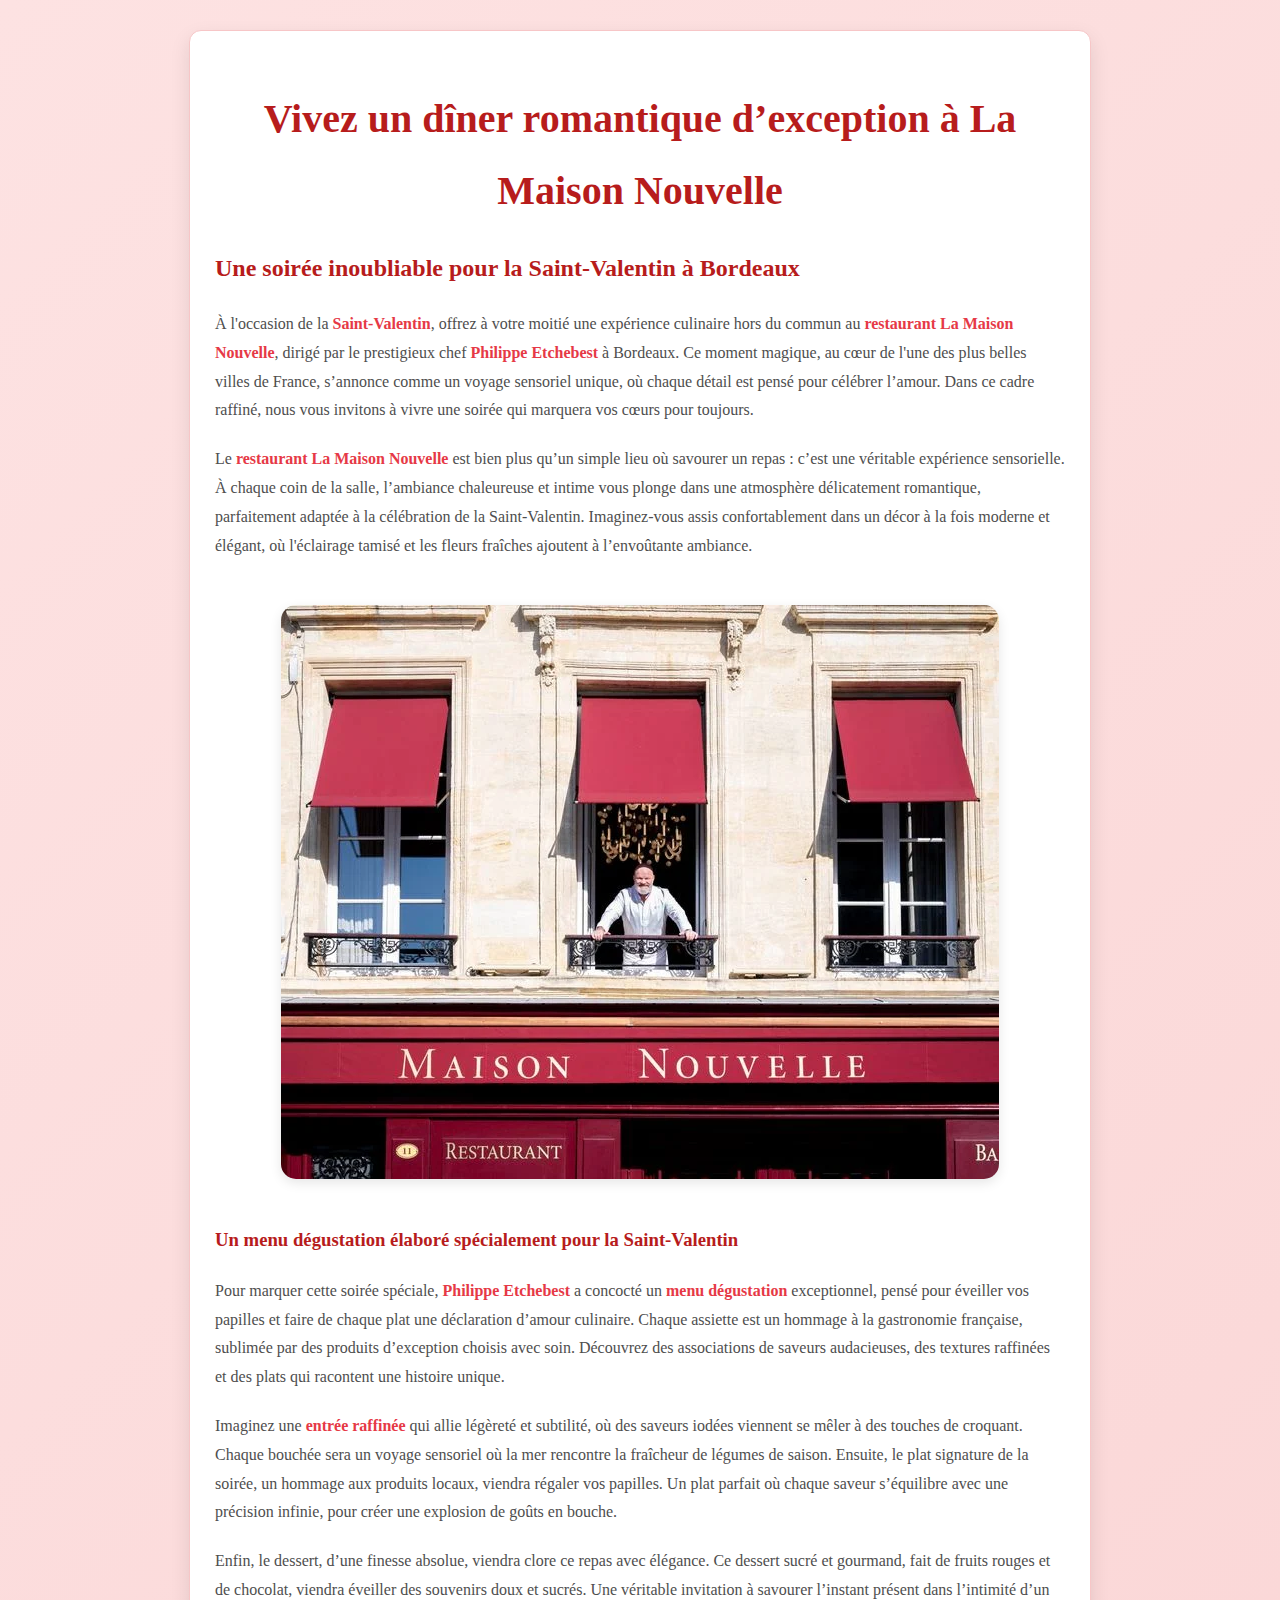
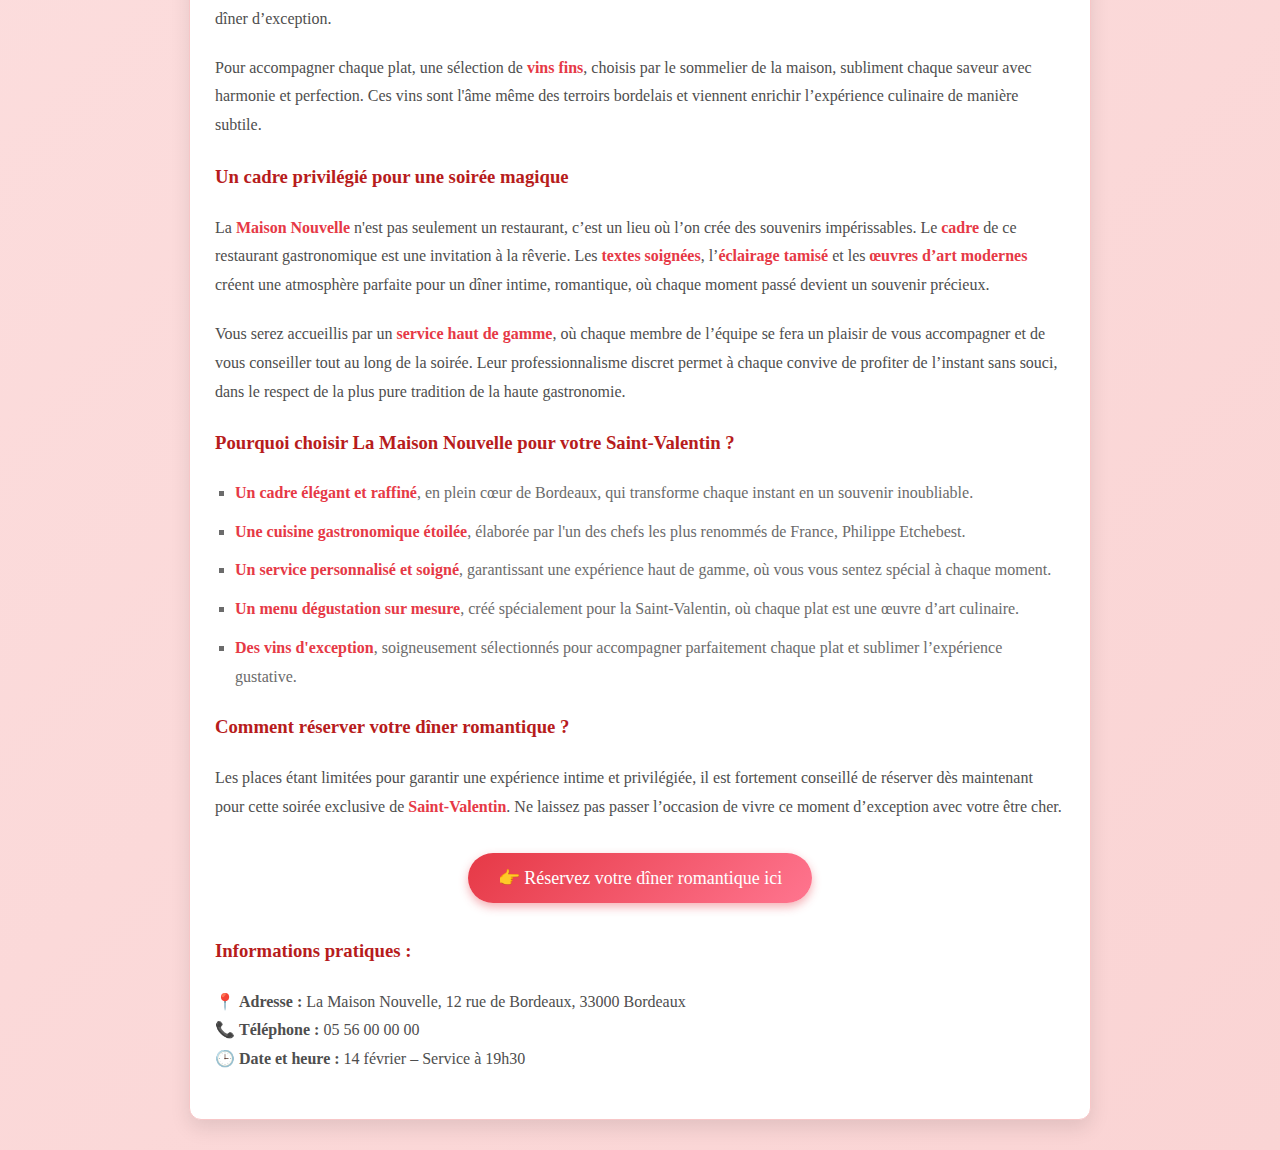
==== tp/index.html @ 4db1a075 "Push v1" ====
<!DOCTYPE html>
<html lang="fr">
<head>
  <meta charset="UTF-8">
  <meta name="viewport" content="width=device-width, initial-scale=1.0">
  <meta name="description" content="Vivez un dîner romantique de Saint-Valentin à La Maison Nouvelle, restaurant de Philippe Etchebest à Bordeaux. Une expérience gastronomique unique.">
  <title>Dîner Saint-Valentin - La Maison Nouvelle</title>
  <link rel="stylesheet" href="styles.css">
</head>
<body>

<div class="container">
  <h1>Vivez un dîner romantique d’exception à La Maison Nouvelle</h1>
  <h2>Une soirée inoubliable pour la Saint-Valentin à Bordeaux</h2>
  <p>
    À l'occasion de la <span class="highlight">Saint-Valentin</span>, offrez à votre moitié une expérience culinaire hors du commun au <span class="highlight">restaurant La Maison Nouvelle</span>, dirigé par le prestigieux chef <span class="highlight">Philippe Etchebest</span> à Bordeaux. Ce moment magique, au cœur de l'une des plus belles villes de France, s’annonce comme un voyage sensoriel unique, où chaque détail est pensé pour célébrer l’amour. Dans ce cadre raffiné, nous vous invitons à vivre une soirée qui marquera vos cœurs pour toujours.
  </p>
  <p>
    Le <span class="highlight">restaurant La Maison Nouvelle</span> est bien plus qu’un simple lieu où savourer un repas : c’est une véritable expérience sensorielle. À chaque coin de la salle, l’ambiance chaleureuse et intime vous plonge dans une atmosphère délicatement romantique, parfaitement adaptée à la célébration de la Saint-Valentin. Imaginez-vous assis confortablement dans un décor à la fois moderne et élégant, où l'éclairage tamisé et les fleurs fraîches ajoutent à l’envoûtante ambiance.
  </p>
  <article>
    <img src="image(bah-ouais-tu-tattendais-a-quoi).webp" alt="Dîner romantique à La Maison Nouvelle">
</article>
  
  <h3>Un menu dégustation élaboré spécialement pour la Saint-Valentin</h3>
  <p>
    Pour marquer cette soirée spéciale, <span class="highlight">Philippe Etchebest</span> a concocté un <span class="highlight">menu dégustation</span> exceptionnel, pensé pour éveiller vos papilles et faire de chaque plat une déclaration d’amour culinaire. Chaque assiette est un hommage à la gastronomie française, sublimée par des produits d’exception choisis avec soin. Découvrez des associations de saveurs audacieuses, des textures raffinées et des plats qui racontent une histoire unique.
  </p>
  <p>
    Imaginez une <span class="highlight">entrée raffinée</span> qui allie légèreté et subtilité, où des saveurs iodées viennent se mêler à des touches de croquant. Chaque bouchée sera un voyage sensoriel où la mer rencontre la fraîcheur de légumes de saison. Ensuite, le plat signature de la soirée, un hommage aux produits locaux, viendra régaler vos papilles. Un plat parfait où chaque saveur s’équilibre avec une précision infinie, pour créer une explosion de goûts en bouche.
  </p>
  <p>
    Enfin, le dessert, d’une finesse absolue, viendra clore ce repas avec élégance. Ce dessert sucré et gourmand, fait de fruits rouges et de chocolat, viendra éveiller des souvenirs doux et sucrés. Une véritable invitation à savourer l’instant présent dans l’intimité d’un dîner d’exception.
  </p>
  <p>
    Pour accompagner chaque plat, une sélection de <span class="highlight">vins fins</span>, choisis par le sommelier de la maison, subliment chaque saveur avec harmonie et perfection. Ces vins sont l'âme même des terroirs bordelais et viennent enrichir l’expérience culinaire de manière subtile.
  </p>
  
  <h3>Un cadre privilégié pour une soirée magique</h3>
  <p>
    La <span class="highlight">Maison Nouvelle</span> n'est pas seulement un restaurant, c’est un lieu où l’on crée des souvenirs impérissables. Le <span class="highlight">cadre</span> de ce restaurant gastronomique est une invitation à la rêverie. Les <span class="highlight">textes soignées</span>, l’<span class="highlight">éclairage tamisé</span> et les <span class="highlight">œuvres d’art modernes</span> créent une atmosphère parfaite pour un dîner intime, romantique, où chaque moment passé devient un souvenir précieux.
  </p>
  <p>
    Vous serez accueillis par un <span class="highlight">service haut de gamme</span>, où chaque membre de l’équipe se fera un plaisir de vous accompagner et de vous conseiller tout au long de la soirée. Leur professionnalisme discret permet à chaque convive de profiter de l’instant sans souci, dans le respect de la plus pure tradition de la haute gastronomie.
  </p>

  <h3>Pourquoi choisir La Maison Nouvelle pour votre Saint-Valentin ?</h3>
  <ul>
    <li><span class="highlight">Un cadre élégant et raffiné</span>, en plein cœur de Bordeaux, qui transforme chaque instant en un souvenir inoubliable.</li>
    <li><span class="highlight">Une cuisine gastronomique étoilée</span>, élaborée par l'un des chefs les plus renommés de France, Philippe Etchebest.</li>
    <li><span class="highlight">Un service personnalisé et soigné</span>, garantissant une expérience haut de gamme, où vous vous sentez spécial à chaque moment.</li>
    <li><span class="highlight">Un menu dégustation sur mesure</span>, créé spécialement pour la Saint-Valentin, où chaque plat est une œuvre d’art culinaire.</li>
    <li><span class="highlight">Des vins d'exception</span>, soigneusement sélectionnés pour accompagner parfaitement chaque plat et sublimer l’expérience gustative.</li>
  </ul>
  
  <h3>Comment réserver votre dîner romantique ?</h3>
  <p>
    Les places étant limitées pour garantir une expérience intime et privilégiée, il est fortement conseillé de réserver dès maintenant pour cette soirée exclusive de <span class="highlight">Saint-Valentin</span>. Ne laissez pas passer l’occasion de vivre ce moment d’exception avec votre être cher.
  </p>
  
  <div class="cta">
    <a href="#">👉 Réservez votre dîner romantique ici</a>
  </div>

  <h3>Informations pratiques :</h3>
  <p>
    📍 <strong>Adresse :</strong> La Maison Nouvelle, 12 rue de Bordeaux, 33000 Bordeaux <br>
    📞 <strong>Téléphone :</strong> 05 56 00 00 00 <br>
    🕒 <strong>Date et heure :</strong> 14 février – Service à 19h30
  </p>
</div>

</body>
</html>
---- tp/styles.css ----
body {
      font-family: 'Georgia', serif;
      background: linear-gradient(135deg, #fde2e2, #fad4d4);
      color: #4e4e4e;
      line-height: 1.8;
      margin: 0;
      padding: 0;
    }
    
    .container {
      max-width: 850px;
      margin: 30px auto;
      padding: 25px;
      background: #fff;
      box-shadow: 0 8px 20px rgba(0, 0, 0, 0.1);
      border-radius: 12px;
      border: 1px solid #f7c6c7;
      overflow: hidden;
      transition: transform 0.3s ease, box-shadow 0.3s ease;
    }
    
    .container:hover {
      transform: translateY(-5px);
      box-shadow: 0 12px 24px rgba(0, 0, 0, 0.2);
    }
    
    h1, h2, h3 {
      color: #b71c1c;
      font-family: 'Playfair Display', serif;
    }
    
    h1 {
      text-align: center;
      font-size: 2.5rem;
      margin-bottom: 20px;
    }
    
    p {
      margin: 20px 0;
    }
    
    .highlight {
      font-weight: bold;
      color: #e63946;
    }
    
    .cta {
      display: block;
      text-align: center;
      margin: 40px 0;
    }
    
    .cta a {
      background: linear-gradient(135deg, #e63946, #ff758f);
      color: white;
      padding: 15px 30px;
      text-decoration: none;
      font-size: 18px;
      border-radius: 50px;
      transition: background 0.4s ease, transform 0.2s ease;
      box-shadow: 0 4px 10px rgba(230, 57, 70, 0.4);
    }
    
    .cta a:hover {
      background: linear-gradient(135deg, #ff758f, #e63946);
      transform: scale(1.05);
    }
    
    img {
      max-width: 100%;
      border-radius: 15px;
      margin: 25px 0;
      box-shadow: 0 4px 12px rgba(0, 0, 0, 0.1);
      transition: transform 0.3s ease;
    }
    
    img:hover {
      transform: scale(1.02);
    }
    
    ul {
      padding-left: 20px;
      list-style: square;
    }
    
    ul li {
      margin: 10px 0;
      color: #6b6b6b;
    }
    article{
      display: flex;
      justify-content: center;
    }
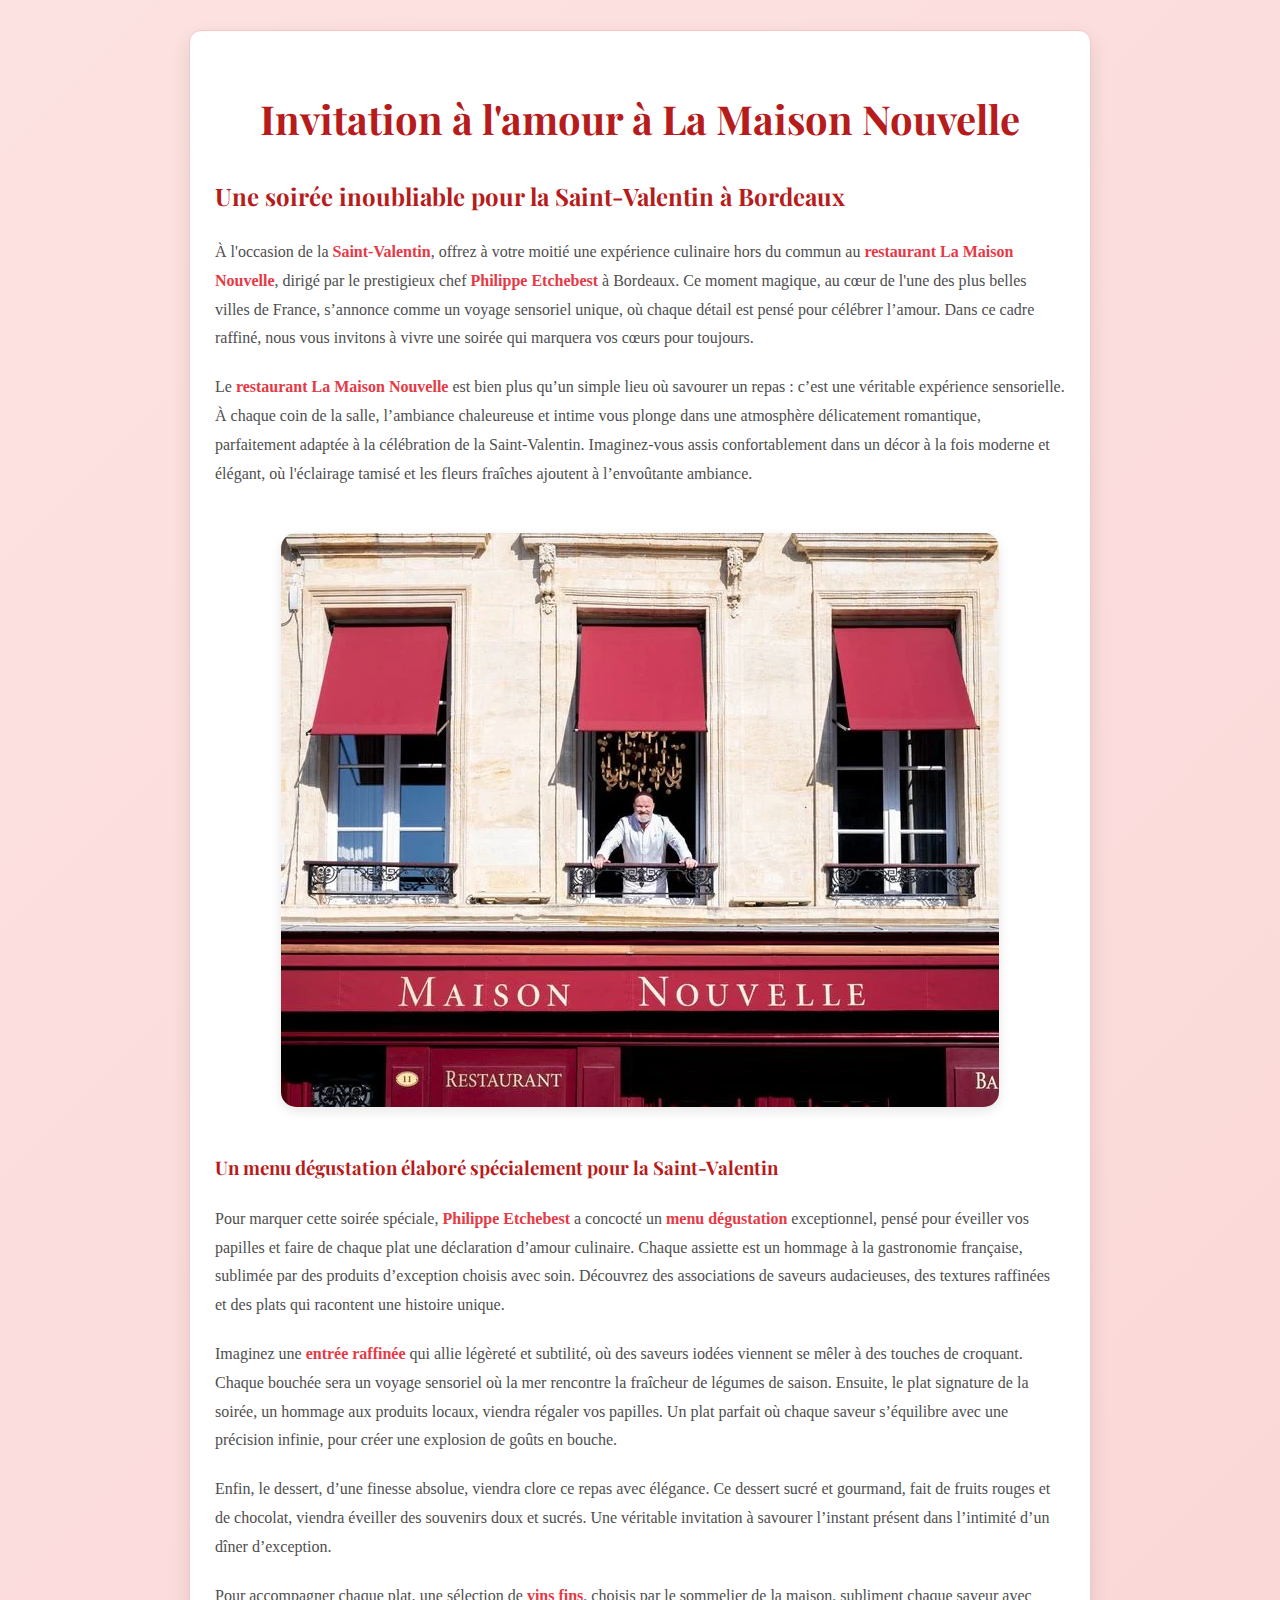
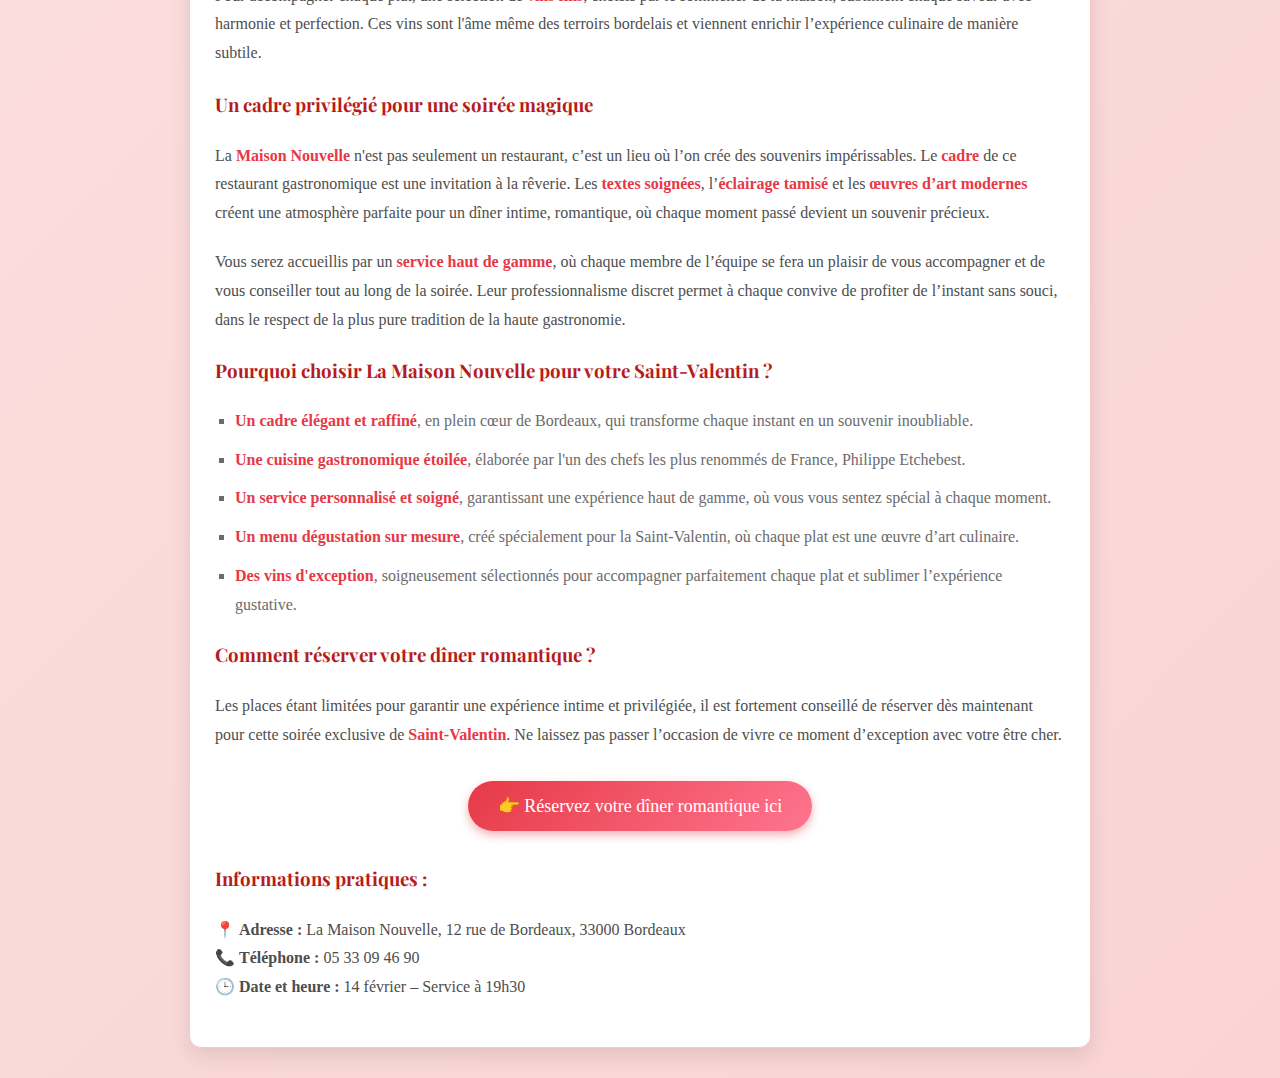
==== commit e3364696: "Push to push" ====
--- a/tp/index.html
+++ b/tp/index.html
@@ -3,14 +3,14 @@
 <head>
   <meta charset="UTF-8">
   <meta name="viewport" content="width=device-width, initial-scale=1.0">
-  <meta name="description" content="Vivez un dîner romantique de Saint-Valentin à La Maison Nouvelle, restaurant de Philippe Etchebest à Bordeaux. Une expérience gastronomique unique.">
+  <meta name="description" content="invitation à l'amour à La Maison Nouvelle, restaurant de Philippe Etchebest à Bordeaux. Une expérience gastronomique unique.">
   <title>Dîner Saint-Valentin - La Maison Nouvelle</title>
   <link rel="stylesheet" href="styles.css">
 </head>
 <body>
 
 <div class="container">
-  <h1>Vivez un dîner romantique d’exception à La Maison Nouvelle</h1>
+  <h1>Invitation à l'amour à La Maison Nouvelle</h1>
   <h2>Une soirée inoubliable pour la Saint-Valentin à Bordeaux</h2>
   <p>
     À l'occasion de la <span class="highlight">Saint-Valentin</span>, offrez à votre moitié une expérience culinaire hors du commun au <span class="highlight">restaurant La Maison Nouvelle</span>, dirigé par le prestigieux chef <span class="highlight">Philippe Etchebest</span> à Bordeaux. Ce moment magique, au cœur de l'une des plus belles villes de France, s’annonce comme un voyage sensoriel unique, où chaque détail est pensé pour célébrer l’amour. Dans ce cadre raffiné, nous vous invitons à vivre une soirée qui marquera vos cœurs pour toujours.
@@ -59,13 +59,13 @@
   </p>
   
   <div class="cta">
-    <a href="#">👉 Réservez votre dîner romantique ici</a>
+    <a href="https://bookings.zenchef.com/results?rid=356612&pid=1001" target="_blank">👉 Réservez votre dîner romantique ici</a>
   </div>
 
   <h3>Informations pratiques :</h3>
   <p>
     📍 <strong>Adresse :</strong> La Maison Nouvelle, 12 rue de Bordeaux, 33000 Bordeaux <br>
-    📞 <strong>Téléphone :</strong> 05 56 00 00 00 <br>
+    📞 <strong>Téléphone :</strong> 05 33 09 46 90 <br>
     🕒 <strong>Date et heure :</strong> 14 février – Service à 19h30
   </p>
 </div>
--- a/tp/styles.css
+++ b/tp/styles.css
@@ -1,3 +1,5 @@
+@import url('https://fonts.googleapis.com/css2?family=Playfair+Display:wght@400;700&family=Open+Sans:wght@300;400;600&display=swap');
+    
     body {
       font-family: 'Georgia', serif;
       background: linear-gradient(135deg, #fde2e2, #fad4d4);
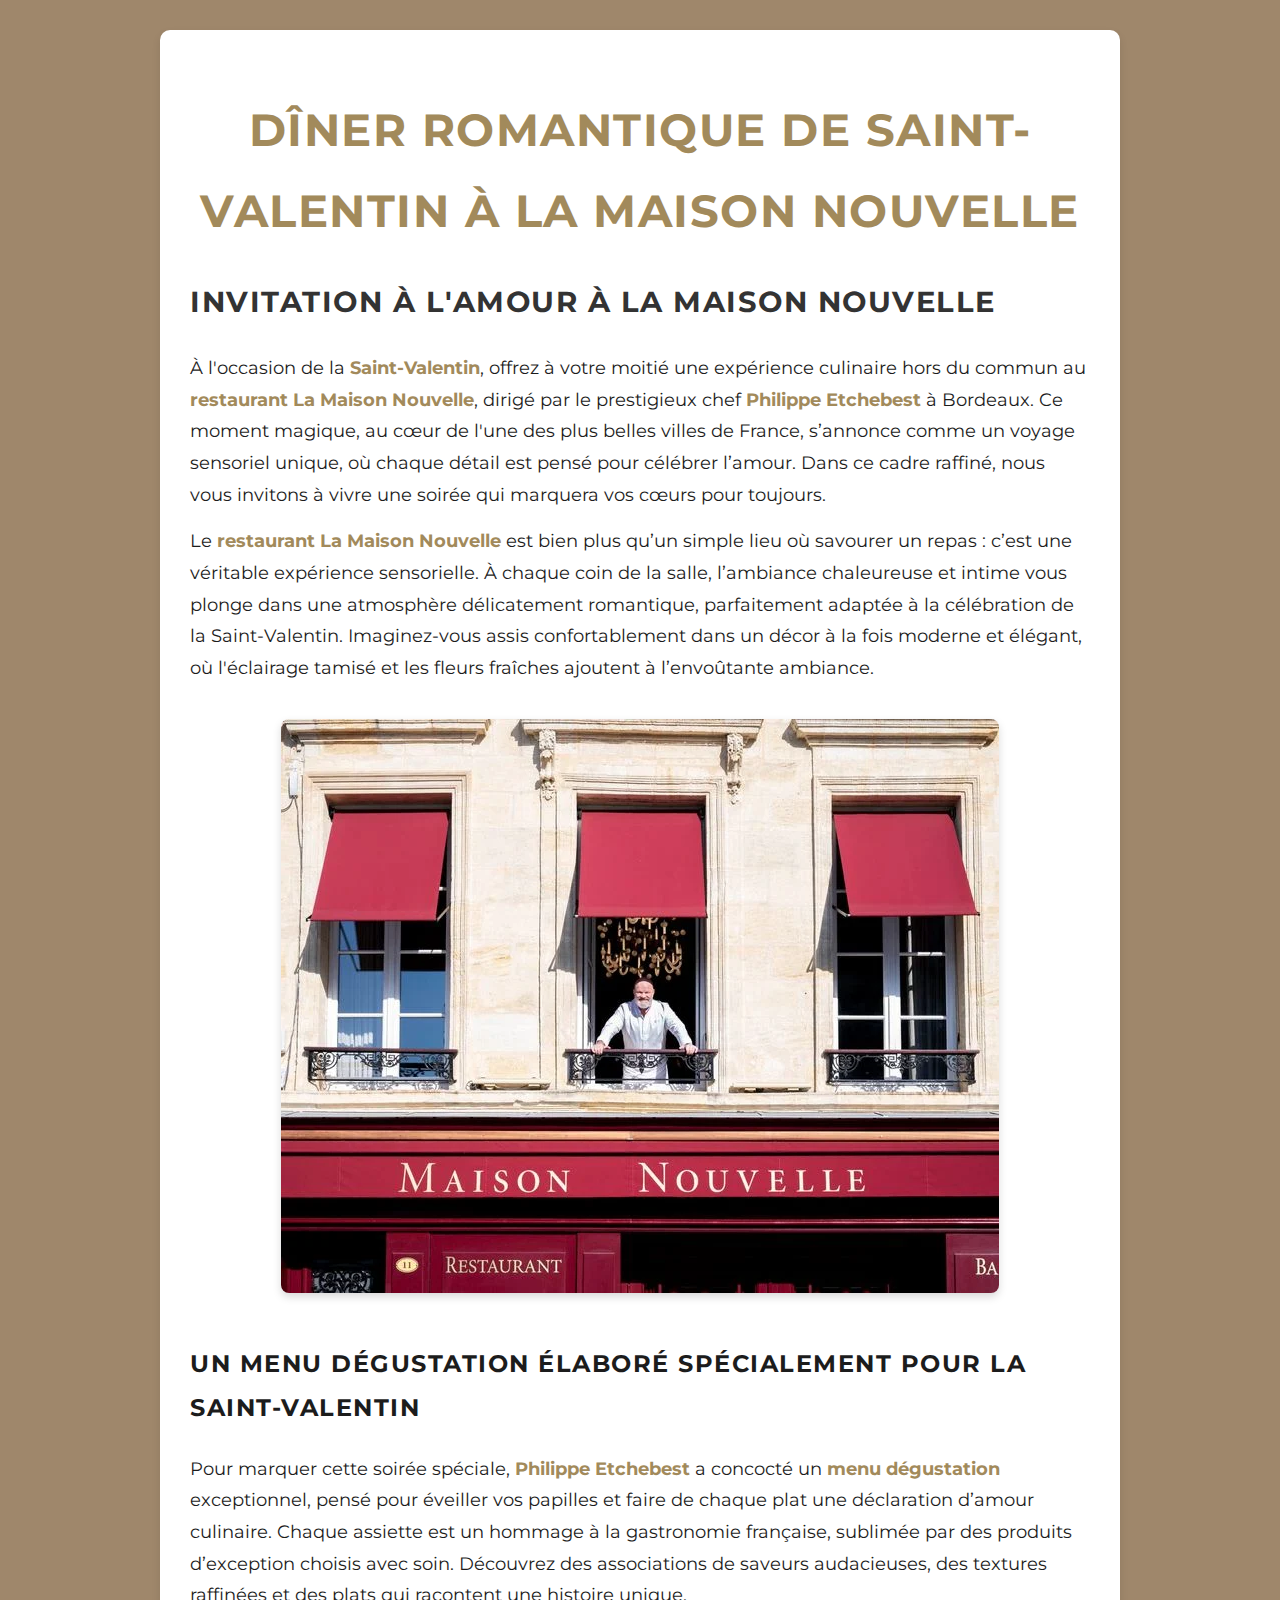
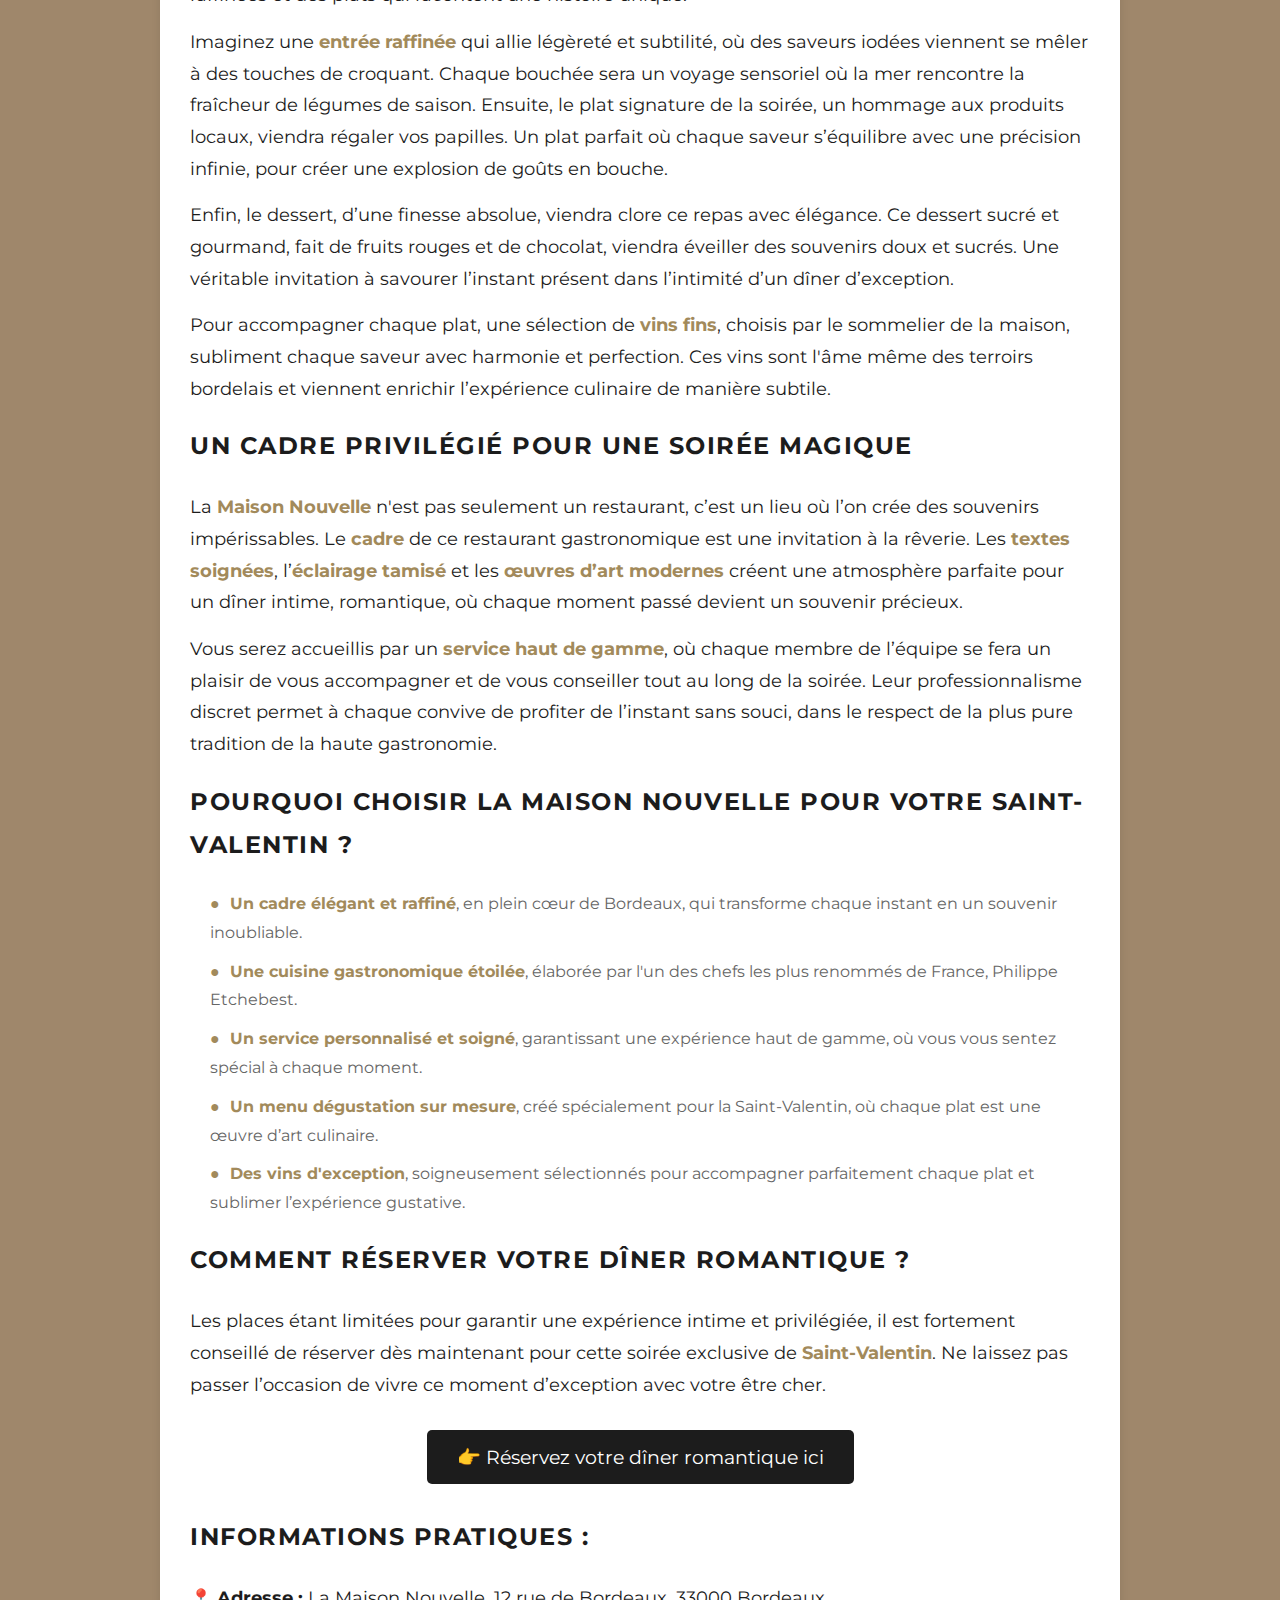
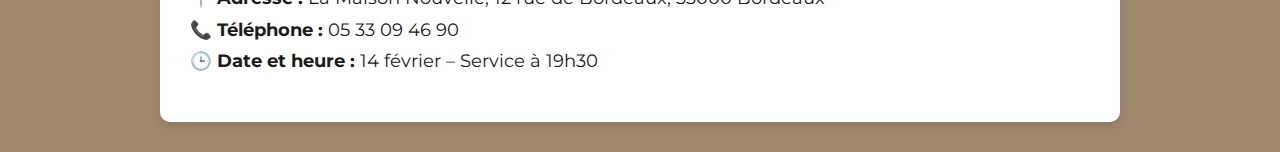
==== commit d5f295e0: "Push to push final" ====
--- a/tp/index.html
+++ b/tp/index.html
@@ -3,15 +3,15 @@
 <head>
   <meta charset="UTF-8">
   <meta name="viewport" content="width=device-width, initial-scale=1.0">
-  <meta name="description" content="invitation à l'amour à La Maison Nouvelle, restaurant de Philippe Etchebest à Bordeaux. Une expérience gastronomique unique.">
+  <meta name="description" content="Dîner romantique de Saint-Valentin à La Maison Nouvelle, restaurant de Philippe Etchebest à Bordeaux. Une expérience gastronomique unique.">
   <title>Dîner Saint-Valentin - La Maison Nouvelle</title>
   <link rel="stylesheet" href="styles.css">
 </head>
 <body>
 
 <div class="container">
-  <h1>Invitation à l'amour à La Maison Nouvelle</h1>
-  <h2>Une soirée inoubliable pour la Saint-Valentin à Bordeaux</h2>
+  <h1>Dîner romantique de Saint-Valentin à La Maison Nouvelle</h1>
+  <h2>Invitation à l'amour à La Maison Nouvelle</h2>
   <p>
     À l'occasion de la <span class="highlight">Saint-Valentin</span>, offrez à votre moitié une expérience culinaire hors du commun au <span class="highlight">restaurant La Maison Nouvelle</span>, dirigé par le prestigieux chef <span class="highlight">Philippe Etchebest</span> à Bordeaux. Ce moment magique, au cœur de l'une des plus belles villes de France, s’annonce comme un voyage sensoriel unique, où chaque détail est pensé pour célébrer l’amour. Dans ce cadre raffiné, nous vous invitons à vivre une soirée qui marquera vos cœurs pour toujours.
   </p>
@@ -19,12 +19,14 @@
     Le <span class="highlight">restaurant La Maison Nouvelle</span> est bien plus qu’un simple lieu où savourer un repas : c’est une véritable expérience sensorielle. À chaque coin de la salle, l’ambiance chaleureuse et intime vous plonge dans une atmosphère délicatement romantique, parfaitement adaptée à la célébration de la Saint-Valentin. Imaginez-vous assis confortablement dans un décor à la fois moderne et élégant, où l'éclairage tamisé et les fleurs fraîches ajoutent à l’envoûtante ambiance.
   </p>
   <article>
-    <img src="image(bah-ouais-tu-tattendais-a-quoi).webp" alt="Dîner romantique à La Maison Nouvelle">
+    <a href="https://maison-nouvelle.fr/" target="_blank">
+      <img src="image(bah-ouais-tu-tattendais-a-quoi).webp" alt="Dîner romantique à La Maison Nouvelle">
+    </a> 
 </article>
   
   <h3>Un menu dégustation élaboré spécialement pour la Saint-Valentin</h3>
   <p>
-    Pour marquer cette soirée spéciale, <span class="highlight">Philippe Etchebest</span> a concocté un <span class="highlight">menu dégustation</span> exceptionnel, pensé pour éveiller vos papilles et faire de chaque plat une déclaration d’amour culinaire. Chaque assiette est un hommage à la gastronomie française, sublimée par des produits d’exception choisis avec soin. Découvrez des associations de saveurs audacieuses, des textures raffinées et des plats qui racontent une histoire unique.
+    Pour marquer cette soirée spéciale, <a href="https://philippe-etchebest.com/" target="_blank" style="text-decoration: none;"><span class="highlight">Philippe Etchebest</span></a> a concocté un <span class="highlight">menu dégustation</span> exceptionnel, pensé pour éveiller vos papilles et faire de chaque plat une déclaration d’amour culinaire. Chaque assiette est un hommage à la gastronomie française, sublimée par des produits d’exception choisis avec soin. Découvrez des associations de saveurs audacieuses, des textures raffinées et des plats qui racontent une histoire unique.
   </p>
   <p>
     Imaginez une <span class="highlight">entrée raffinée</span> qui allie légèreté et subtilité, où des saveurs iodées viennent se mêler à des touches de croquant. Chaque bouchée sera un voyage sensoriel où la mer rencontre la fraîcheur de légumes de saison. Ensuite, le plat signature de la soirée, un hommage aux produits locaux, viendra régaler vos papilles. Un plat parfait où chaque saveur s’équilibre avec une précision infinie, pour créer une explosion de goûts en bouche.
--- a/tp/styles.css
+++ b/tp/styles.css
@@ -1,95 +1,109 @@
-@import url('https://fonts.googleapis.com/css2?family=Playfair+Display:wght@400;700&family=Open+Sans:wght@300;400;600&display=swap');
-    
-    body {
-      font-family: 'Georgia', serif;
-      background: linear-gradient(135deg, #fde2e2, #fad4d4);
-      color: #4e4e4e;
-      line-height: 1.8;
-      margin: 0;
-      padding: 0;
-    }
-    
-    .container {
-      max-width: 850px;
-      margin: 30px auto;
-      padding: 25px;
-      background: #fff;
-      box-shadow: 0 8px 20px rgba(0, 0, 0, 0.1);
-      border-radius: 12px;
-      border: 1px solid #f7c6c7;
-      overflow: hidden;
-      transition: transform 0.3s ease, box-shadow 0.3s ease;
-    }
-    
-    .container:hover {
-      transform: translateY(-5px);
-      box-shadow: 0 12px 24px rgba(0, 0, 0, 0.2);
-    }
-    
-    h1, h2, h3 {
-      color: #b71c1c;
-      font-family: 'Playfair Display', serif;
-    }
-    
-    h1 {
-      text-align: center;
-      font-size: 2.5rem;
-      margin-bottom: 20px;
-    }
-    
-    p {
-      margin: 20px 0;
-    }
-    
-    .highlight {
-      font-weight: bold;
-      color: #e63946;
-    }
-    
-    .cta {
-      display: block;
-      text-align: center;
-      margin: 40px 0;
-    }
-    
-    .cta a {
-      background: linear-gradient(135deg, #e63946, #ff758f);
-      color: white;
-      padding: 15px 30px;
-      text-decoration: none;
-      font-size: 18px;
-      border-radius: 50px;
-      transition: background 0.4s ease, transform 0.2s ease;
-      box-shadow: 0 4px 10px rgba(230, 57, 70, 0.4);
-    }
-    
-    .cta a:hover {
-      background: linear-gradient(135deg, #ff758f, #e63946);
-      transform: scale(1.05);
-    }
-    
-    img {
-      max-width: 100%;
-      border-radius: 15px;
-      margin: 25px 0;
-      box-shadow: 0 4px 12px rgba(0, 0, 0, 0.1);
-      transition: transform 0.3s ease;
-    }
-    
-    img:hover {
-      transform: scale(1.02);
-    }
-    
-    ul {
-      padding-left: 20px;
-      list-style: square;
-    }
-    
-    ul li {
-      margin: 10px 0;
-      color: #6b6b6b;
-    }
-    article{
-      display: flex;
-      justify-content: center;
-    }+@import url('https://fonts.googleapis.com/css2?family=Montserrat:wght@300;400;700&display=swap');
+
+body {
+  font-family: 'Montserrat', sans-serif;
+  background: #9f876b;
+  color: #1c1c1c;
+  line-height: 1.8;
+  margin: 0;
+  padding: 0;
+}
+
+.container {
+  max-width: 900px;
+  margin: 30px auto;
+  padding: 30px;
+  background: #ffffff;
+  box-shadow: 0 4px 8px rgba(0, 0, 0, 0.1);
+  border-radius: 10px;
+}
+
+h1, h2, h3 {
+  font-family: 'Montserrat', sans-serif;
+  color: #1c1c1c;
+  text-transform: uppercase;
+  letter-spacing: 1.5px;
+}
+
+h1 {
+  text-align: center;
+  font-size: 2.8rem;
+  margin-bottom: 20px;
+  color: #a28a5b;
+}
+
+h2 {
+  font-size: 1.8rem;
+  margin-top: 25px;
+  color: #333;
+}
+
+h3 {
+  font-size: 1.5rem;
+  margin-top: 20px;
+}
+
+p {
+  font-size: 1.1rem;
+  margin: 15px 0;
+}
+
+.highlight {
+  font-weight: bold;
+  color: #a28a5b;
+}
+
+.cta {
+  text-align: center;
+  margin: 40px 0;
+}
+
+.cta a {
+  background: #1c1c1c;
+  color: white;
+  padding: 15px 30px;
+  text-decoration: none;
+  font-size: 1.2rem;
+  border-radius: 5px;
+  transition: background 0.3s ease;
+}
+
+.cta a:hover {
+  background: #a28a5b;
+}
+
+img {
+  max-width: 100%;
+  border-radius: 8px;
+  margin: 20px 0;
+  box-shadow: 0 4px 8px rgba(0, 0, 0, 0.15);
+  transition: all 0.3s ease;
+}
+img:hover {
+  transform: scale(1.025);
+  transition: all 0.3s ease;
+}
+
+ul {
+  padding-left: 20px;
+  list-style: none;
+}
+
+ul li::before {
+  content: "●";
+  color: #a28a5b;
+  font-weight: bold;
+  display: inline-block;
+  width: 20px;
+}
+
+ul li {
+  margin: 10px 0;
+  color: #666;
+  font-size: 1rem;
+}
+
+article{
+  display: flex;
+  justify-content: center;
+}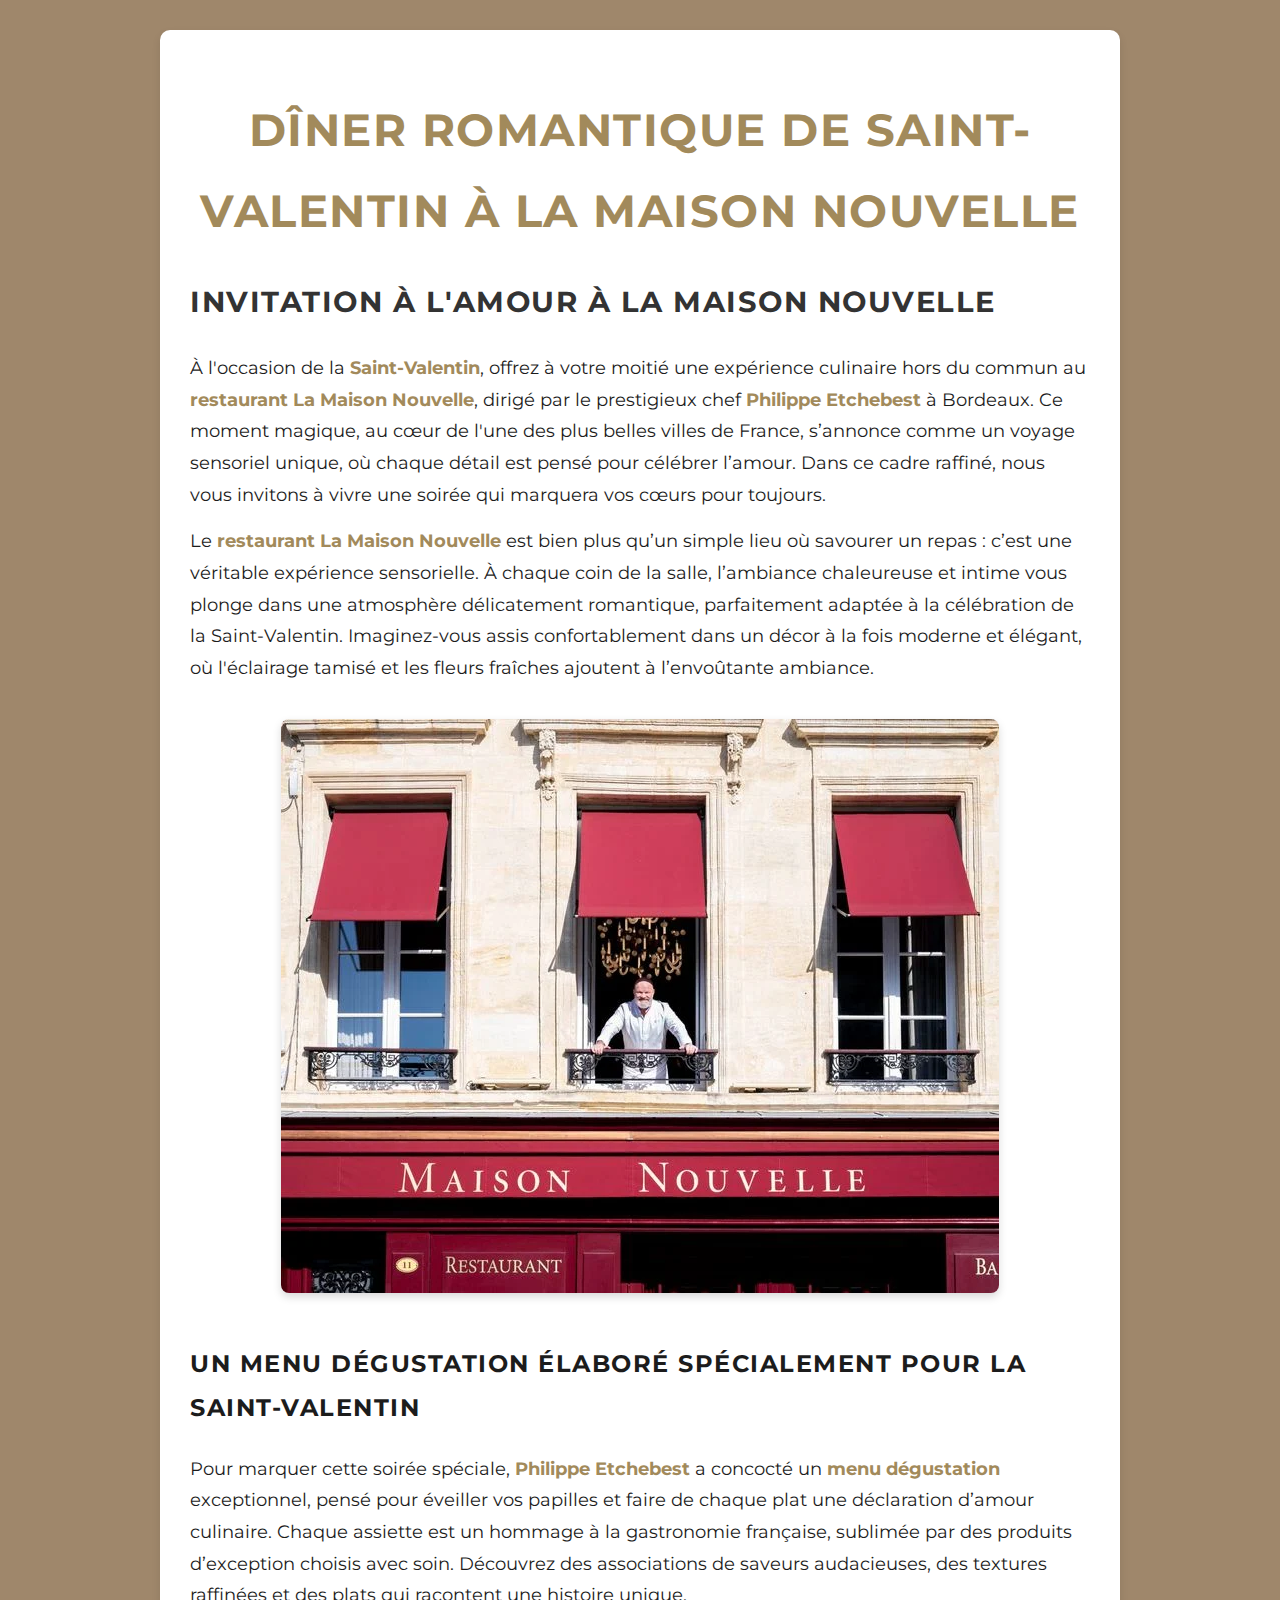
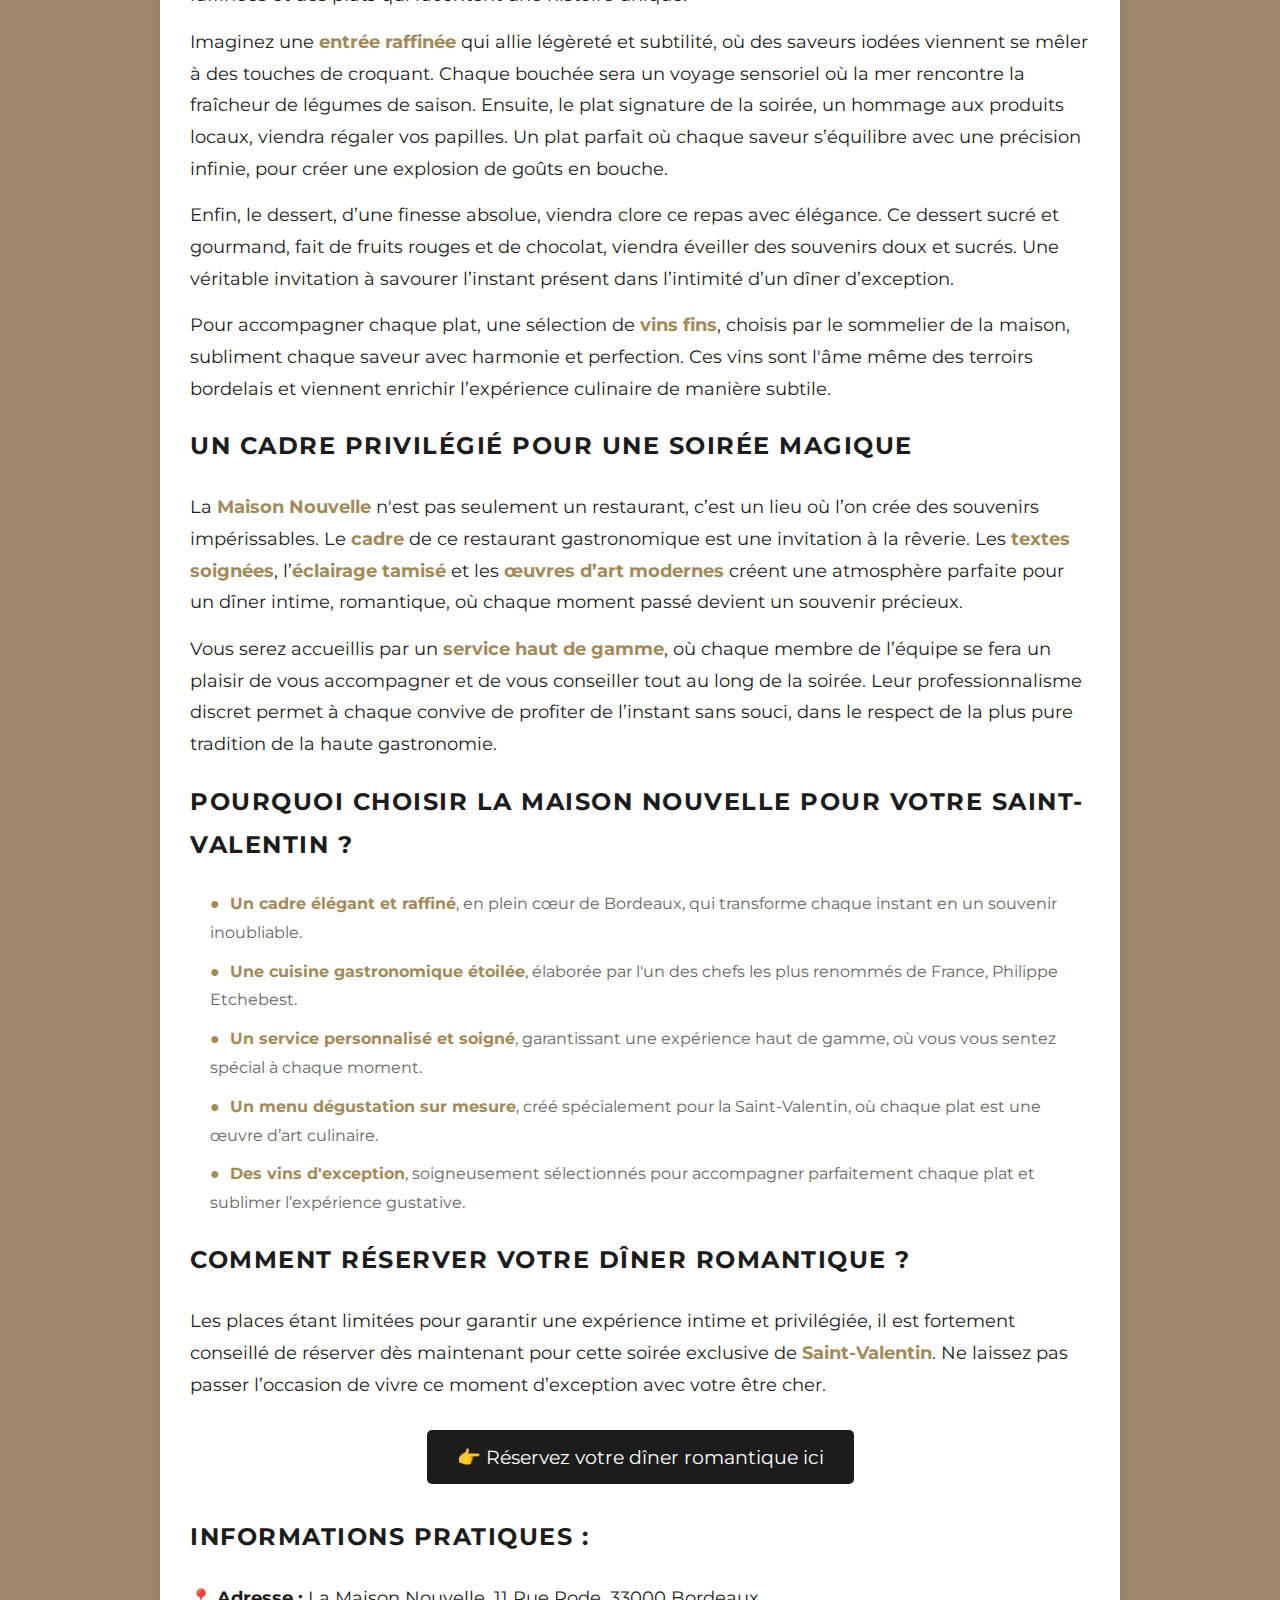
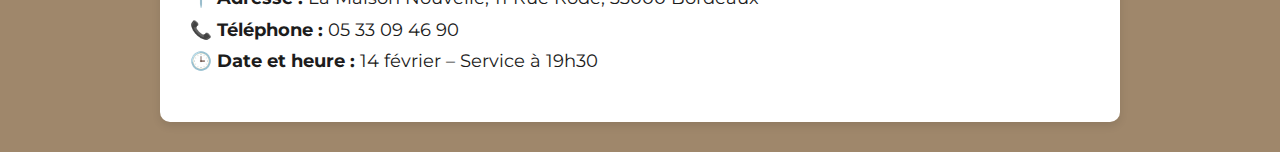
==== commit 8685090b: "Update index.html" ====
--- a/tp/index.html
+++ b/tp/index.html
@@ -20,7 +20,7 @@
   </p>
   <article>
     <a href="https://maison-nouvelle.fr/" target="_blank">
-      <img src="image(bah-ouais-tu-tattendais-a-quoi).webp" alt="Dîner romantique à La Maison Nouvelle">
+      <img src="image(bah-ouais-tu-tattendais-a-quoi).webp" alt="Photo de La Maison Nouvelle, lieu de gastronomie haut de gamme, tenue par Philippe Etchebest à Bordeaux,">
     </a> 
 </article>
   
@@ -66,7 +66,7 @@
 
   <h3>Informations pratiques :</h3>
   <p>
-    📍 <strong>Adresse :</strong> La Maison Nouvelle, 12 rue de Bordeaux, 33000 Bordeaux <br>
+    📍 <strong>Adresse :</strong> La Maison Nouvelle, 11 Rue Rode, 33000 Bordeaux <br>
     📞 <strong>Téléphone :</strong> 05 33 09 46 90 <br>
     🕒 <strong>Date et heure :</strong> 14 février – Service à 19h30
   </p>
